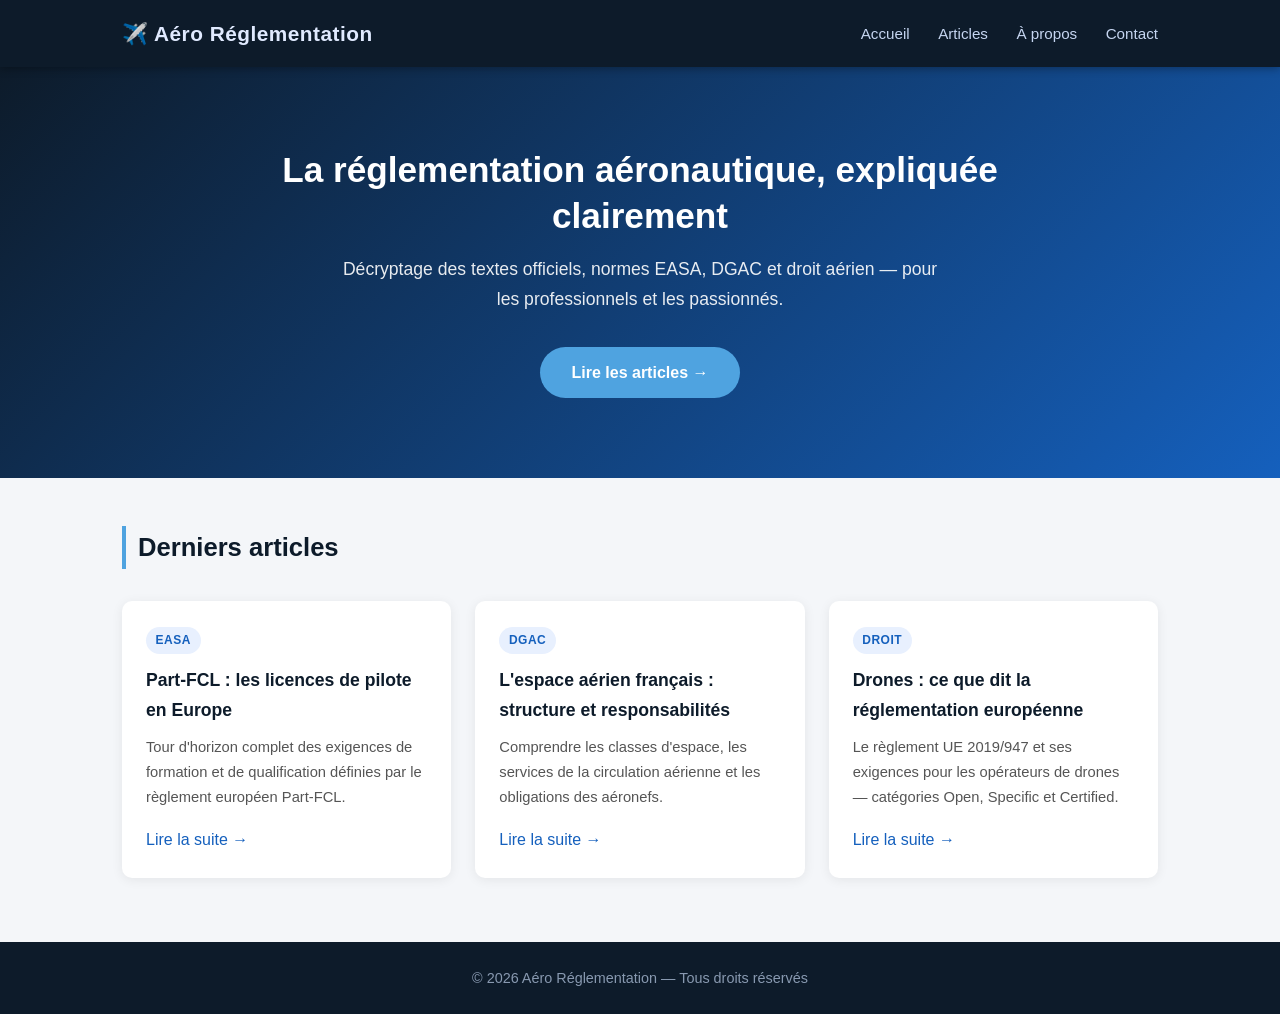
==== blog/index.html @ f395a6ca "feat: add blog structure - Aéro Réglementation" ====
<!DOCTYPE html>
<html lang="fr">
<head>
  <meta charset="UTF-8" />
  <meta name="viewport" content="width=device-width, initial-scale=1.0" />
  <title>Aéro Réglementation — Le blog de référence</title>
  <link rel="stylesheet" href="style.css" />
</head>
<body>

  <!-- EN-TÊTE -->
  <header>
    <div class="header-inner">
      <div class="logo">✈️ Aéro Réglementation</div>
      <nav>
        <a href="index.html">Accueil</a>
        <a href="articles.html">Articles</a>
        <a href="apropos.html">À propos</a>
        <a href="contact.html">Contact</a>
      </nav>
    </div>
  </header>

  <!-- HÉROS -->
  <section class="hero">
    <h1>La réglementation aéronautique, expliquée clairement</h1>
    <p>Décryptage des textes officiels, normes EASA, DGAC et droit aérien — pour les professionnels et les passionnés.</p>
    <a href="articles.html" class="btn">Lire les articles →</a>
  </section>

  <!-- ARTICLES EN VEDETTE -->
  <main class="container">
    <h2 class="section-title">Derniers articles</h2>
    <div class="cards">

      <article class="card">
        <div class="card-tag">EASA</div>
        <h3>Part-FCL : les licences de pilote en Europe</h3>
        <p>Tour d'horizon complet des exigences de formation et de qualification définies par le règlement européen Part-FCL.</p>
        <a href="articles.html">Lire la suite →</a>
      </article>

      <article class="card">
        <div class="card-tag">DGAC</div>
        <h3>L'espace aérien français : structure et responsabilités</h3>
        <p>Comprendre les classes d'espace, les services de la circulation aérienne et les obligations des aéronefs.</p>
        <a href="articles.html">Lire la suite →</a>
      </article>

      <article class="card">
        <div class="card-tag">Droit</div>
        <h3>Drones : ce que dit la réglementation européenne</h3>
        <p>Le règlement UE 2019/947 et ses exigences pour les opérateurs de drones — catégories Open, Specific et Certified.</p>
        <a href="articles.html">Lire la suite →</a>
      </article>

    </div>
  </main>

  <!-- PIED DE PAGE -->
  <footer>
    <p>© 2026 Aéro Réglementation — Tous droits réservés</p>
  </footer>

</body>
</html>
---- blog/style.css ----
/* =============================================
   RESET & BASE
   ============================================= */
*, *::before, *::after {
  box-sizing: border-box;
  margin: 0;
  padding: 0;
}

body {
  font-family: 'Segoe UI', Arial, sans-serif;
  background: #f4f6f9;
  color: #1a1a2e;
  line-height: 1.7;
}

a {
  color: #1560bd;
  text-decoration: none;
}

a:hover {
  text-decoration: underline;
}

/* =============================================
   HEADER
   ============================================= */
header {
  background: #0d1b2a;
  color: white;
  position: sticky;
  top: 0;
  z-index: 100;
  box-shadow: 0 2px 8px rgba(0,0,0,0.3);
}

.header-inner {
  max-width: 1100px;
  margin: 0 auto;
  padding: 1rem 2rem;
  display: flex;
  align-items: center;
  justify-content: space-between;
}

.logo {
  font-size: 1.3rem;
  font-weight: 700;
  letter-spacing: 0.5px;
  color: #e0eaff;
}

nav a {
  color: #c5d5f0;
  margin-left: 1.5rem;
  font-size: 0.95rem;
  transition: color 0.2s;
}

nav a:hover,
nav a.active {
  color: #ffffff;
  text-decoration: none;
  border-bottom: 2px solid #4fa3e0;
  padding-bottom: 2px;
}

/* =============================================
   HERO (page d'accueil)
   ============================================= */
.hero {
  background: linear-gradient(135deg, #0d1b2a 0%, #1560bd 100%);
  color: white;
  text-align: center;
  padding: 5rem 2rem;
}

.hero h1 {
  font-size: 2.2rem;
  max-width: 750px;
  margin: 0 auto 1rem;
  line-height: 1.3;
}

.hero p {
  font-size: 1.1rem;
  max-width: 600px;
  margin: 0 auto 2rem;
  opacity: 0.9;
}

/* HERO secondaire (autres pages) */
.page-hero {
  background: #0d1b2a;
  color: white;
  text-align: center;
  padding: 3rem 2rem;
}

.page-hero h1 {
  font-size: 2rem;
  margin-bottom: 0.5rem;
}

.page-hero p {
  opacity: 0.8;
}

/* =============================================
   BOUTON
   ============================================= */
.btn {
  display: inline-block;
  background: #4fa3e0;
  color: white;
  padding: 0.75rem 2rem;
  border-radius: 50px;
  font-weight: 600;
  font-size: 1rem;
  transition: background 0.2s, transform 0.1s;
  border: none;
  cursor: pointer;
}

.btn:hover {
  background: #1560bd;
  text-decoration: none;
  transform: translateY(-1px);
}

/* =============================================
   CONTENU PRINCIPAL
   ============================================= */
.container {
  max-width: 1100px;
  margin: 3rem auto;
  padding: 0 2rem;
}

.section-title {
  font-size: 1.6rem;
  margin-bottom: 2rem;
  color: #0d1b2a;
  border-left: 4px solid #4fa3e0;
  padding-left: 0.75rem;
}

/* =============================================
   CARTES D'ARTICLES
   ============================================= */
.cards {
  display: grid;
  grid-template-columns: repeat(auto-fill, minmax(300px, 1fr));
  gap: 1.5rem;
}

.card {
  background: white;
  border-radius: 10px;
  padding: 1.5rem;
  box-shadow: 0 2px 12px rgba(0,0,0,0.07);
  transition: transform 0.2s, box-shadow 0.2s;
}

.card:hover {
  transform: translateY(-4px);
  box-shadow: 0 8px 24px rgba(0,0,0,0.12);
}

.card-tag {
  display: inline-block;
  background: #e8f0fe;
  color: #1560bd;
  font-size: 0.75rem;
  font-weight: 700;
  padding: 0.2rem 0.6rem;
  border-radius: 20px;
  margin-bottom: 0.75rem;
  text-transform: uppercase;
  letter-spacing: 0.5px;
}

.card h3 {
  font-size: 1.1rem;
  margin-bottom: 0.6rem;
  color: #0d1b2a;
}

.card p {
  font-size: 0.92rem;
  color: #555;
  margin-bottom: 1rem;
}

/* =============================================
   PAGE À PROPOS
   ============================================= */
.about p {
  margin-bottom: 1rem;
  font-size: 1.05rem;
  max-width: 750px;
}

/* =============================================
   FORMULAIRE DE CONTACT
   ============================================= */
.contact-form {
  max-width: 600px;
  display: flex;
  flex-direction: column;
  gap: 1rem;
}

.contact-form label {
  font-weight: 600;
  font-size: 0.95rem;
}

.contact-form input,
.contact-form textarea {
  width: 100%;
  padding: 0.75rem 1rem;
  border: 1.5px solid #cdd5e0;
  border-radius: 8px;
  font-size: 1rem;
  font-family: inherit;
  transition: border-color 0.2s;
}

.contact-form input:focus,
.contact-form textarea:focus {
  outline: none;
  border-color: #4fa3e0;
}

/* =============================================
   FOOTER
   ============================================= */
footer {
  background: #0d1b2a;
  color: #8899b0;
  text-align: center;
  padding: 1.5rem;
  margin-top: 4rem;
  font-size: 0.9rem;
}
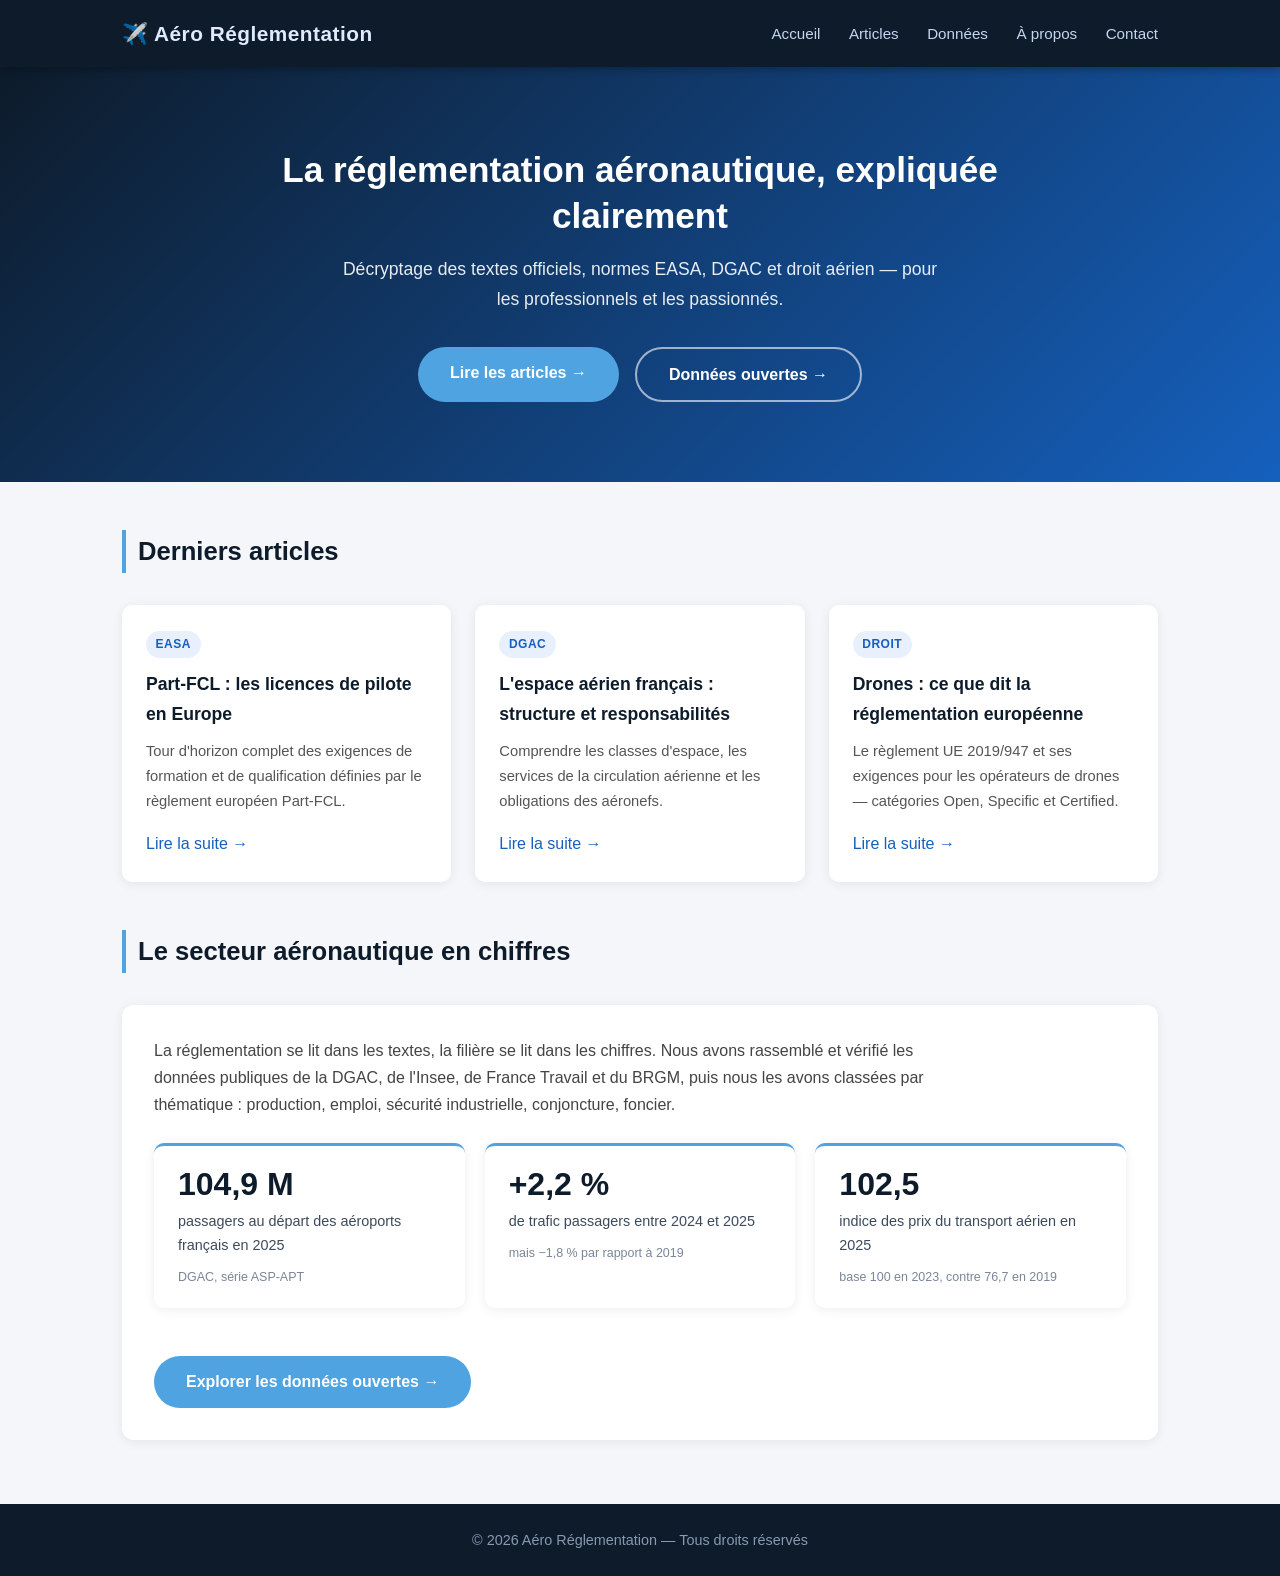
==== commit 2199bd78: "Synchronisation du dossier blog/ avec la version a jour du site" ====
--- a/blog/index.html
+++ b/blog/index.html
@@ -15,6 +15,7 @@
       <nav>
         <a href="index.html">Accueil</a>
         <a href="articles.html">Articles</a>
+        <a href="donnees.html">Données</a>
         <a href="apropos.html">À propos</a>
         <a href="contact.html">Contact</a>
       </nav>
@@ -25,7 +26,10 @@
   <section class="hero">
     <h1>La réglementation aéronautique, expliquée clairement</h1>
     <p>Décryptage des textes officiels, normes EASA, DGAC et droit aérien — pour les professionnels et les passionnés.</p>
-    <a href="articles.html" class="btn">Lire les articles →</a>
+    <div class="hero-actions">
+      <a href="articles.html" class="btn">Lire les articles →</a>
+      <a href="donnees.html" class="btn btn-outline">Données ouvertes →</a>
+    </div>
   </section>
 
   <!-- ARTICLES EN VEDETTE -->
@@ -57,6 +61,34 @@
     </div>
   </main>
 
+  <!-- BLOC DONNÉES OUVERTES -->
+  <section class="container">
+    <h2 class="section-title">Le secteur aéronautique en chiffres</h2>
+    <div class="data-teaser">
+      <p>La réglementation se lit dans les textes, la filière se lit dans les chiffres. Nous avons rassemblé et vérifié les données publiques de la DGAC, de l'Insee, de France Travail et du BRGM, puis nous les avons classées par thématique : production, emploi, sécurité industrielle, conjoncture, foncier.</p>
+
+      <div class="stats">
+        <div class="stat">
+          <div class="stat-value">104,9 M</div>
+          <div class="stat-label">passagers au départ des aéroports français en 2025</div>
+          <div class="stat-note">DGAC, série ASP-APT</div>
+        </div>
+        <div class="stat">
+          <div class="stat-value">+2,2 %</div>
+          <div class="stat-label">de trafic passagers entre 2024 et 2025</div>
+          <div class="stat-note">mais −1,8 % par rapport à 2019</div>
+        </div>
+        <div class="stat">
+          <div class="stat-value">102,5</div>
+          <div class="stat-label">indice des prix du transport aérien en 2025</div>
+          <div class="stat-note">base 100 en 2023, contre 76,7 en 2019</div>
+        </div>
+      </div>
+
+      <a href="donnees.html" class="btn">Explorer les données ouvertes →</a>
+    </div>
+  </section>
+
   <!-- PIED DE PAGE -->
   <footer>
     <p>© 2026 Aéro Réglementation — Tous droits réservés</p>
--- a/blog/style.css
+++ b/blog/style.css
@@ -1,4 +1,4 @@
-/* =============================================
+﻿/* =============================================
    RESET & BASE
    ============================================= */
 *, *::before, *::after {
@@ -235,6 +235,24 @@
 }
 
 /* =============================================
+   FORMULAIRE — ÉTATS
+   ============================================= */
+.contact-form .botcheck {
+  display: none;
+}
+
+.form-success {
+  max-width: 600px;
+  background: #e8f0fe;
+  color: #1560bd;
+  border-left: 4px solid #4fa3e0;
+  border-radius: 8px;
+  padding: 1rem 1.25rem;
+  margin-bottom: 1.5rem;
+  font-weight: 600;
+}
+
+/* =============================================
    FOOTER
    ============================================= */
 footer {
@@ -244,4 +262,250 @@
   padding: 1.5rem;
   margin-top: 4rem;
   font-size: 0.9rem;
-}+}
+
+/* =============================================
+   PAGE DONNÉES OUVERTES
+   ============================================= */
+.data-intro {
+  max-width: 820px;
+  margin-bottom: 2rem;
+}
+
+.data-intro p {
+  margin-bottom: 1rem;
+  font-size: 1.05rem;
+}
+
+.theme-block {
+  margin-bottom: 3rem;
+}
+
+.theme-block h2 {
+  font-size: 1.35rem;
+  color: #0d1b2a;
+  border-left: 4px solid #4fa3e0;
+  padding-left: 0.75rem;
+  margin-bottom: 0.75rem;
+}
+
+.theme-block > p {
+  max-width: 820px;
+  color: #444;
+  margin-bottom: 1.25rem;
+}
+
+.data-table {
+  width: 100%;
+  border-collapse: collapse;
+  background: white;
+  border-radius: 10px;
+  overflow: hidden;
+  box-shadow: 0 2px 12px rgba(0,0,0,0.07);
+  font-size: 0.92rem;
+}
+
+.data-table thead {
+  background: #0d1b2a;
+  color: #e0eaff;
+}
+
+.data-table th,
+.data-table td {
+  padding: 0.85rem 1rem;
+  text-align: left;
+  vertical-align: top;
+}
+
+.data-table th {
+  font-size: 0.8rem;
+  text-transform: uppercase;
+  letter-spacing: 0.5px;
+  font-weight: 600;
+}
+
+.data-table tbody tr {
+  border-top: 1px solid #e6ebf2;
+}
+
+.data-table tbody tr:nth-child(even) {
+  background: #fafcfe;
+}
+
+.data-table td:first-child {
+  font-weight: 600;
+  color: #0d1b2a;
+  min-width: 190px;
+}
+
+.data-table .producer {
+  display: block;
+  font-weight: 400;
+  font-size: 0.82rem;
+  color: #7a8699;
+  margin-top: 0.15rem;
+}
+
+/* Encadré */
+.callout {
+  background: #eef5fd;
+  border-left: 4px solid #4fa3e0;
+  border-radius: 8px;
+  padding: 1.25rem 1.5rem;
+  margin: 2rem 0;
+}
+
+.callout h3 {
+  font-size: 1.05rem;
+  color: #0d1b2a;
+  margin-bottom: 0.5rem;
+}
+
+.callout p {
+  font-size: 0.95rem;
+  color: #3d4a5c;
+  margin-bottom: 0.5rem;
+}
+
+.callout p:last-child {
+  margin-bottom: 0;
+}
+
+.callout.alert {
+  background: #fdf3e7;
+  border-left-color: #e0912f;
+}
+
+/* Badges de statut */
+.badge {
+  display: inline-block;
+  font-size: 0.72rem;
+  font-weight: 700;
+  padding: 0.15rem 0.5rem;
+  border-radius: 20px;
+  text-transform: uppercase;
+  letter-spacing: 0.4px;
+  white-space: nowrap;
+}
+
+.badge-ok {
+  background: #e3f6ec;
+  color: #1c7a4a;
+}
+
+.badge-warn {
+  background: #fdf0dc;
+  color: #a86a12;
+}
+
+.badge-none {
+  background: #f2e9f9;
+  color: #6b3fa0;
+}
+
+.source-note {
+  font-size: 0.85rem;
+  color: #7a8699;
+  margin-top: 2.5rem;
+  border-top: 1px solid #dde4ee;
+  padding-top: 1rem;
+}
+
+/* =============================================
+   RESPONSIVE — TABLEAUX DE DONNÉES
+   ============================================= */
+@media (max-width: 720px) {
+  .data-table {
+    display: block;
+    overflow-x: auto;
+    white-space: normal;
+  }
+
+  .data-table td:first-child {
+    min-width: 150px;
+  }
+
+  .theme-block h2 {
+    font-size: 1.2rem;
+  }
+}
+
+/* =============================================
+   CHIFFRES CLÉS
+   ============================================= */
+.stats {
+  display: grid;
+  grid-template-columns: repeat(auto-fit, minmax(220px, 1fr));
+  gap: 1.25rem;
+  margin: 1.5rem 0 2.5rem;
+}
+
+.stat {
+  background: white;
+  border-radius: 10px;
+  border-top: 3px solid #4fa3e0;
+  padding: 1.35rem 1.5rem;
+  box-shadow: 0 2px 12px rgba(0,0,0,0.07);
+}
+
+.stat-value {
+  font-size: 2rem;
+  font-weight: 700;
+  color: #0d1b2a;
+  line-height: 1.1;
+}
+
+.stat-label {
+  font-size: 0.9rem;
+  color: #3d4a5c;
+  margin-top: 0.4rem;
+}
+
+.stat-note {
+  font-size: 0.78rem;
+  color: #7a8699;
+  margin-top: 0.65rem;
+  line-height: 1.5;
+}
+
+/* =============================================
+   HÉROS — ACTIONS MULTIPLES
+   ============================================= */
+.hero-actions {
+  display: flex;
+  gap: 1rem;
+  justify-content: center;
+  flex-wrap: wrap;
+}
+
+.btn-outline {
+  background: transparent;
+  border: 2px solid rgba(255,255,255,0.6);
+  color: #ffffff;
+}
+
+.btn-outline:hover {
+  background: rgba(255,255,255,0.12);
+  color: #ffffff;
+}
+
+/* =============================================
+   BLOC OPEN DATA (ACCUEIL)
+   ============================================= */
+.data-teaser {
+  background: white;
+  border-radius: 12px;
+  padding: 2rem;
+  box-shadow: 0 2px 12px rgba(0,0,0,0.07);
+  margin-top: 1rem;
+}
+
+.data-teaser > p {
+  max-width: 780px;
+  color: #444;
+  margin-bottom: 1.5rem;
+}
+
+.data-teaser .btn {
+  margin-top: 0.5rem;
+}
